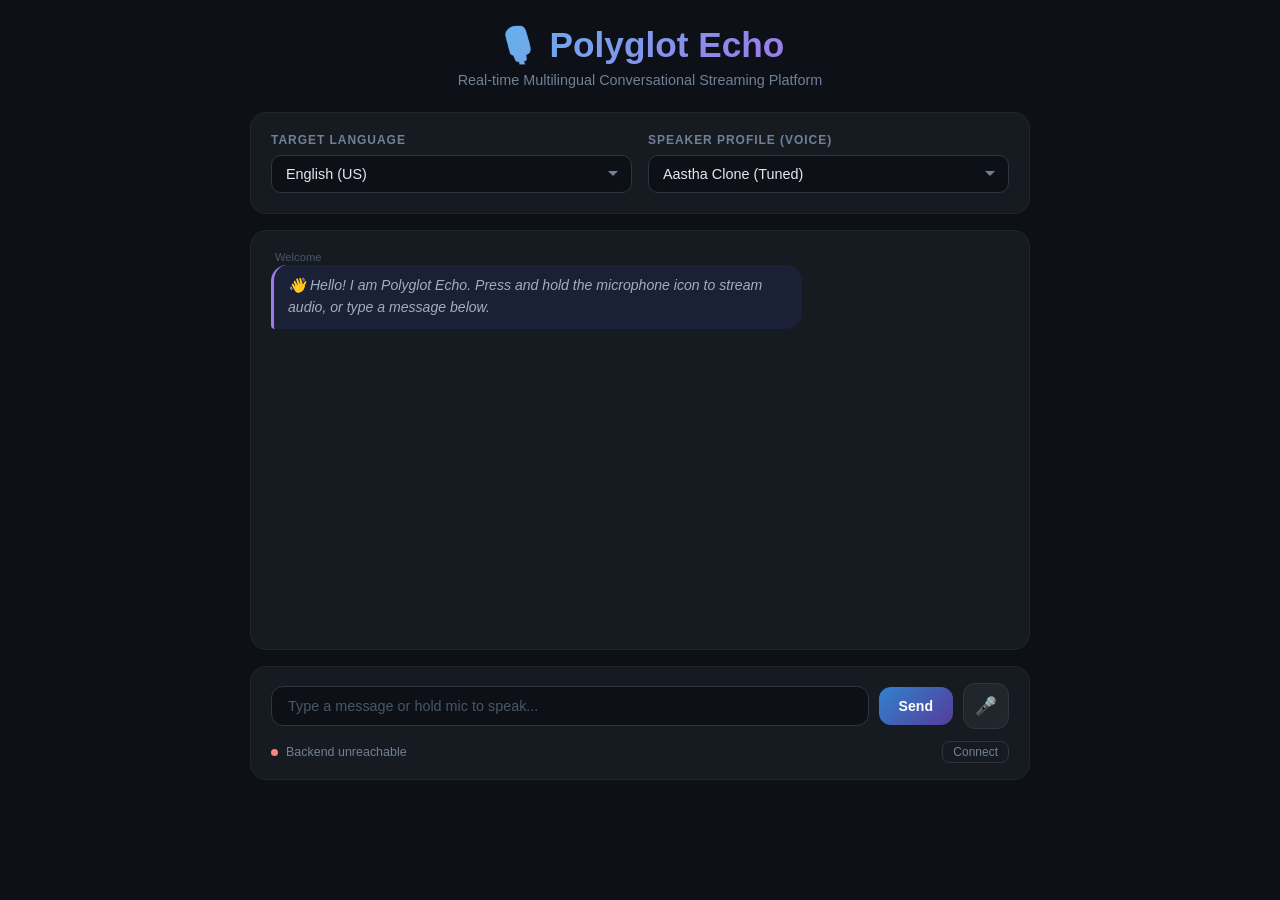
==== backend/static/index.html @ feebc6a0 "edit the main.py and add the folder static inside the index.html" ====
<!DOCTYPE html>
<html lang="en">

<head>
    <meta charset="UTF-8">
    <meta name="viewport" content="width=device-width, initial-scale=1.0">
    <title>Polyglot Echo</title>
    <style>
        *,
        *::before,
        *::after {
            box-sizing: border-box;
            margin: 0;
            padding: 0;
        }

        body {
            background: #0d1117;
            color: #e2e8f0;
            font-family: -apple-system, BlinkMacSystemFont, 'Segoe UI', Roboto, sans-serif;
            min-height: 100vh;
            display: flex;
            flex-direction: column;
            align-items: center;
            padding: 24px 16px;
        }

        h1 {
            font-size: 2.2rem;
            font-weight: 700;
            background: linear-gradient(135deg, #63b3ed, #9f7aea);
            -webkit-background-clip: text;
            -webkit-text-fill-color: transparent;
            background-clip: text;
            margin-bottom: 6px;
        }

        .subtitle {
            color: #718096;
            font-size: 0.9rem;
            margin-bottom: 24px;
        }

        .card {
            background: #161b22;
            border: 1px solid #21262d;
            border-radius: 16px;
            padding: 20px;
            width: 100%;
            max-width: 780px;
            margin-bottom: 16px;
        }

        .controls-row {
            display: grid;
            grid-template-columns: 1fr 1fr;
            gap: 16px;
        }

        .control-group label {
            display: block;
            font-size: 0.75rem;
            font-weight: 600;
            color: #718096;
            letter-spacing: 0.08em;
            text-transform: uppercase;
            margin-bottom: 8px;
        }

        select {
            width: 100%;
            background: #0d1117;
            color: #e2e8f0;
            border: 1px solid #30363d;
            border-radius: 10px;
            padding: 10px 14px;
            font-size: 0.9rem;
            cursor: pointer;
            appearance: none;
            background-image: url("data:image/svg+xml,%3Csvg xmlns='http://www.w3.org/2000/svg' width='12' height='12' viewBox='0 0 12 12'%3E%3Cpath fill='%23718096' d='M6 8L1 3h10z'/%3E%3C/svg%3E");
            background-repeat: no-repeat;
            background-position: right 12px center;
        }

        select:focus {
            outline: none;
            border-color: #63b3ed;
        }

        /* ── Chat area ─────────────────────────────────────────── */
        .chat-card {
            background: #161b22;
            border: 1px solid #21262d;
            border-radius: 16px;
            width: 100%;
            max-width: 780px;
            height: 420px;
            overflow-y: auto;
            padding: 20px;
            display: flex;
            flex-direction: column;
            gap: 12px;
            margin-bottom: 16px;
            scroll-behavior: smooth;
        }

        .chat-card::-webkit-scrollbar {
            width: 4px;
        }

        .chat-card::-webkit-scrollbar-track {
            background: transparent;
        }

        .chat-card::-webkit-scrollbar-thumb {
            background: #30363d;
            border-radius: 4px;
        }

        .msg-row {
            display: flex;
            flex-direction: column;
            gap: 2px;
        }

        .msg-row.user {
            align-items: flex-end;
        }

        .msg-row.ai {
            align-items: flex-start;
        }

        .msg-label {
            font-size: 0.7rem;
            color: #4a5568;
            padding: 0 4px;
        }

        .bubble {
            max-width: 72%;
            padding: 10px 14px;
            border-radius: 16px;
            font-size: 0.88rem;
            line-height: 1.55;
            word-break: break-word;
        }

        .bubble.user {
            background: #1e3a5f;
            color: #bee3f8;
            border-bottom-right-radius: 4px;
        }

        .bubble.ai {
            background: #1a2035;
            color: #e2e8f0;
            border-bottom-left-radius: 4px;
            border-left: 3px solid #63b3ed;
        }

        .bubble.error {
            background: #2d1515;
            color: #fc8181;
            border-bottom-left-radius: 4px;
            border-left: 3px solid #fc8181;
        }

        .bubble.system {
            background: #1a2035;
            color: #a0aec0;
            border-bottom-left-radius: 4px;
            border-left: 3px solid #9f7aea;
            font-style: italic;
        }

        .latency-row {
            display: flex;
            gap: 6px;
            flex-wrap: wrap;
            padding: 0 4px;
        }

        .latency-tag {
            background: #21262d;
            color: #718096;
            font-size: 0.68rem;
            padding: 2px 8px;
            border-radius: 20px;
        }

        /* ── Input area ────────────────────────────────────────── */
        .input-card {
            background: #161b22;
            border: 1px solid #21262d;
            border-radius: 16px;
            padding: 16px 20px;
            width: 100%;
            max-width: 780px;
            display: flex;
            flex-direction: column;
            gap: 12px;
        }

        .input-row {
            display: flex;
            gap: 10px;
            align-items: center;
        }

        input[type="text"] {
            flex: 1;
            background: #0d1117;
            color: #e2e8f0;
            border: 1px solid #30363d;
            border-radius: 12px;
            padding: 11px 16px;
            font-size: 0.9rem;
            outline: none;
            transition: border-color 0.2s;
        }

        input[type="text"]:focus {
            border-color: #63b3ed;
        }

        input[type="text"]::placeholder {
            color: #4a5568;
        }

        .btn {
            border: none;
            border-radius: 12px;
            padding: 11px 20px;
            font-size: 0.88rem;
            font-weight: 600;
            cursor: pointer;
            transition: all 0.15s;
            white-space: nowrap;
        }

        .btn-primary {
            background: linear-gradient(135deg, #3182ce, #553c9a);
            color: white;
        }

        .btn-primary:hover {
            opacity: 0.88;
            transform: translateY(-1px);
        }

        .btn-mic {
            background: #21262d;
            color: #e2e8f0;
            border: 1px solid #30363d;
            width: 46px;
            height: 46px;
            padding: 0;
            border-radius: 12px;
            font-size: 1.1rem;
            display: flex;
            align-items: center;
            justify-content: center;
        }

        .btn-mic.recording {
            background: #9b2335;
            border-color: #fc8181;
            animation: pulse-red 1s infinite;
        }

        @keyframes pulse-red {

            0%,
            100% {
                box-shadow: 0 0 0 0 rgba(252, 129, 129, 0.4);
            }

            50% {
                box-shadow: 0 0 0 8px rgba(252, 129, 129, 0);
            }
        }

        /* ── Status bar ────────────────────────────────────────── */
        .status-bar {
            display: flex;
            align-items: center;
            gap: 8px;
            font-size: 0.78rem;
            color: #718096;
        }

        .status-dot {
            width: 7px;
            height: 7px;
            border-radius: 50%;
            background: #4a5568;
            transition: background 0.3s;
        }

        .status-dot.green {
            background: #48bb78;
        }

        .status-dot.red {
            background: #fc8181;
        }

        .status-dot.yellow {
            background: #f6ad55;
            animation: pulse-y 1s infinite;
        }

        @keyframes pulse-y {

            0%,
            100% {
                opacity: 1;
            }

            50% {
                opacity: 0.3;
            }
        }

        /* ── Canvas waveform ───────────────────────────────────── */
        canvas {
            width: 100%;
            height: 36px;
            border-radius: 8px;
            background: #0d1117;
            display: none;
        }

        canvas.visible {
            display: block;
        }

        /* ── Responsive ────────────────────────────────────────── */
        @media (max-width: 520px) {
            .controls-row {
                grid-template-columns: 1fr;
            }

            .bubble {
                max-width: 90%;
            }
        }
    </style>
</head>

<body>

    <h1>🎙️ Polyglot Echo</h1>
    <p class="subtitle">Real-time Multilingual Conversational Streaming Platform</p>

    <!-- Controls -->
    <div class="card">
        <div class="controls-row">
            <div class="control-group">
                <label>Target Language</label>
                <select id="langSelect">
                    <option value="en">English (US)</option>
                    <option value="hi">Hindi (हिन्दी)</option>
                    <option value="es">Spanish (Español)</option>
                    <option value="fr">French (Français)</option>
                    <option value="de">German (Deutsch)</option>
                    <option value="pt">Portuguese (Português)</option>
                    <option value="ru">Russian (Русский)</option>
                    <option value="ar">Arabic (العربية)</option>
                    <option value="zh">Chinese (中文)</option>
                    <option value="ja">Japanese (日本語)</option>
                    <option value="ko">Korean (한국어)</option>
                </select>
            </div>
            <div class="control-group">
                <label>Speaker Profile (Voice)</label>
                <select id="profileSelect">
                    <option value="aastha">Aastha Clone (Tuned)</option>
                </select>
            </div>
        </div>
    </div>

    <!-- Chat -->
    <div class="chat-card" id="chatArea"></div>

    <!-- Input -->
    <div class="input-card">
        <canvas id="waveCanvas" width="740" height="36"></canvas>

        <div class="input-row">
            <input type="text" id="textInput" placeholder="Type a message or hold mic to speak..."
                onkeydown="if(event.key==='Enter')sendText()" />
            <button class="btn btn-primary" onclick="sendText()">Send</button>
            <button class="btn btn-mic" id="micBtn" onmousedown="startRec()" onmouseup="stopRec()"
                ontouchstart="startRec(event)" ontouchend="stopRec()">🎤</button>
        </div>

        <div class="status-bar">
            <div class="status-dot" id="statusDot"></div>
            <span id="statusText">Initializing...</span>
            <span style="margin-left:auto;">
                <button onclick="connectWS()" id="connectBtn" style="background:none;border:1px solid #30363d;color:#718096;
                     border-radius:8px;padding:3px 10px;font-size:0.75rem;cursor:pointer;">
                    Connect
                </button>
            </span>
        </div>
    </div>

    <script>
        // ── Config ──────────────────────────────────────────────────
        const BACKEND = {
            http: 'https://polyglot-echo-production.up.railway.app',
            ws: 'wss://polyglot-echo-production.up.railway.app'
        };

        // ── State ───────────────────────────────────────────────────
        let ws = null;
        let mediaRecorder = null;
        let audioCtx = null;
        let analyser = null;
        let animFrame = null;
        let audioQueue = [];
        let isPlaying = false;
        let isRecording = false;
        let sessionId = crypto.randomUUID();

        const chatArea = document.getElementById('chatArea');
        const statusDot = document.getElementById('statusDot');
        const statusText = document.getElementById('statusText');
        const micBtn = document.getElementById('micBtn');
        const canvas = document.getElementById('waveCanvas');
        const ctx2d = canvas.getContext('2d');

        // ── Boot ────────────────────────────────────────────────────
        window.addEventListener('load', async () => {
            addMsg('system', '👋 Hello! I am Polyglot Echo. Press and hold the microphone icon to stream audio, or type a message below.', 'Welcome');
            await checkHealth();
        });

        async function checkHealth() {
            try {
                const r = await fetch(`${BACKEND.http}/health`, { cache: 'no-store' });
                if (r.ok) {
                    const d = await r.json();
                    setStatus('green', `Backend ready · AI: ${d.colab_ai}`);
                } else {
                    setStatus('red', 'Backend error');
                }
            } catch (e) {
                setStatus('red', 'Backend unreachable');
                console.error('[Health]', e);
            }
        }

        // ── WebSocket ───────────────────────────────────────────────
        function connectWS() {
            const lang = document.getElementById('langSelect').value;
            const profile = document.getElementById('profileSelect').value;
            const url = `${BACKEND.ws}/ws/stream-audio?target_lang=${lang}&speaker_profile=${profile}&session_id=${sessionId}`;

            console.log('[WS] Connecting to', url);

            ws = new WebSocket(url);
            ws.binaryType = 'arraybuffer';

            ws.onopen = () => {
                console.log('[WS] Connected');
                setStatus('green', 'Connected · ready to stream');
                document.getElementById('connectBtn').textContent = '✓ Connected';
            };

            ws.onclose = () => {
                console.log('[WS] Disconnected');
                setStatus('red', 'Disconnected');
                document.getElementById('connectBtn').textContent = 'Reconnect';
            };

            ws.onerror = (e) => {
                console.error('[WS] Error', e);
                setStatus('red', 'WebSocket error');
            };

            ws.onmessage = onWsMessage;
        }

        // ── WS Message Handler ──────────────────────────────────────
        let currentAiBubble = null;
        let currentAiText = '';
        let latencies = {};

        function onWsMessage(event) {
            // Binary data = audio chunk
            if (event.data instanceof ArrayBuffer) {
                audioQueue.push(event.data);
                playNext();
                return;
            }

            // Text message = JSON control message
            try {
                const msg = JSON.parse(event.data);
                console.log('[WS] Message:', msg.type);

                if (msg.type === 'transcript') {
                    addMsg('user', '🎤 ' + msg.text, `${msg.language} · ${msg.latency_ms}ms`);
                    currentAiBubble = null;
                    currentAiText = '';
                }
                else if (msg.type === 'llm_chunk') {
                    currentAiText += (currentAiText ? ' ' : '') + msg.text;
                    if (!currentAiBubble) {
                        currentAiBubble = addMsg('ai', '🔊 ' + currentAiText);
                    } else {
                        currentAiBubble.querySelector('.bubble-text').textContent = '🔊 ' + currentAiText;
                    }
                }
                else if (msg.type === 'response_done') {
                    console.log('[WS] Response complete:', msg.full_text);
                    setStatus('yellow', 'Receiving audio...');
                }
                else if (msg.type === 'audio_chunk_start') {
                    console.log('[WS] Audio streaming:', msg.tts_ms + 'ms');
                }
                else if (msg.type === 'error') {
                    addMsg('error', '❌ ' + msg.message, 'Error');
                }
            } catch (e) {
                console.error('[WS] Parse error:', e);
            }
        }

        // ── Text Send ───────────────────────────────────────────────
        async function sendText() {
            const input = document.getElementById('textInput');
            const text = input.value.trim();
            if (!text) return;

            input.value = '';
            addMsg('user', '✏️ ' + text, 'Text Input');
            setStatus('yellow', 'Processing text...');

            try {
                const resp = await fetch(`${BACKEND.http}/api/process-text`, {
                    method: 'POST',
                    headers: {
                        'Content-Type': 'application/json',
                        'X-Session-Id': sessionId
                    },
                    body: JSON.stringify({
                        text,
                        target_lang: document.getElementById('langSelect').value,
                        speaker_profile: document.getElementById('profileSelect').value
                    })
                });

                if (!resp.ok) {
                    const err = await resp.text();
                    addMsg('error', `❌ Error ${resp.status}`, 'Error');
                    setStatus('red', 'Error');
                    console.error('[REST] Error response:', err);
                    return;
                }

                const aiText = resp.headers.get('X-Response-Text') || '';
                const llmMs = resp.headers.get('X-LLM-MS') || '?';
                const ttsMs = resp.headers.get('X-TTS-MS') || '?';
                const totalMs = resp.headers.get('X-Latency-Total-MS') || '?';

                const bubble = addMsg('ai', '🔊 ' + aiText, '', {
                    llm: llmMs,
                    tts: ttsMs,
                    total: totalMs
                });

                const blob = await resp.blob();
                const arrayBuf = await blob.arrayBuffer();
                audioQueue.push(arrayBuf);
                playNext();

                setStatus('green', 'Connected · ready');
            } catch (e) {
                addMsg('error', '❌ Connection failed: ' + e.message, 'Error');
                setStatus('red', 'Connection error');
                console.error('[REST] Error:', e);
            }
        }

        // ── Audio Playback ──────────────────────────────────────────
        async function playNext() {
            if (isPlaying || audioQueue.length === 0) return;
            isPlaying = true;

            const chunk = audioQueue.shift();
            try {
                if (!audioCtx) {
                    audioCtx = new (window.AudioContext || window.webkitAudioContext)();
                }
                if (audioCtx.state === 'suspended') {
                    await audioCtx.resume();
                }

                const decoded = await audioCtx.decodeAudioData(chunk.slice(0));
                const src = audioCtx.createBufferSource();
                src.buffer = decoded;
                src.connect(audioCtx.destination);
                src.onended = () => {
                    isPlaying = false;
                    playNext();
                };
                src.start(0);
            } catch (e) {
                console.warn('[Audio] Decode error:', e);
                isPlaying = false;
                playNext();
            }
        }

        // ── Mic Recording ───────────────────────────────────────────
        async function startRec(e) {
            if (e) e.preventDefault();
            if (!ws || ws.readyState !== WebSocket.OPEN) {
                addMsg('error', '⚠️ Connect WebSocket first (click "Connect")', 'Error');
                return;
            }
            if (isRecording) return;

            isRecording = true;
            micBtn.classList.add('recording');
            setStatus('yellow', 'Recording...');
            canvas.classList.add('visible');

            try {
                const stream = await navigator.mediaDevices.getUserMedia({
                    audio: {
                        sampleRate: 16000,
                        channelCount: 1,
                        echoCancellation: true,
                        noiseSuppression: true
                    }
                });

                if (!audioCtx) {
                    audioCtx = new (window.AudioContext || window.webkitAudioContext)({ sampleRate: 16000 });
                }
                const src = audioCtx.createMediaStreamSource(stream);
                analyser = audioCtx.createAnalyser();
                analyser.fftSize = 256;
                src.connect(analyser);
                drawWave();

                mediaRecorder = new MediaRecorder(stream, {
                    mimeType: 'audio/webm;codecs=opus',
                    audioBitsPerSecond: 16000
                });

                mediaRecorder.ondataavailable = (e) => {
                    if (e.data.size > 0 && ws && ws.readyState === WebSocket.OPEN) {
                        ws.send(e.data);
                    }
                };

                mediaRecorder.start(100);
            } catch (e) {
                console.error('[Mic] Error:', e);
                addMsg('error', '❌ Microphone error: ' + e.message, 'Error');
                isRecording = false;
                micBtn.classList.remove('recording');
            }
        }

        function stopRec() {
            if (!isRecording) return;
            isRecording = false;

            micBtn.classList.remove('recording');
            canvas.classList.remove('visible');
            cancelAnimationFrame(animFrame);
            clearCanvas();
            setStatus('yellow', 'Processing audio...');

            if (mediaRecorder && mediaRecorder.state !== 'inactive') {
                mediaRecorder.stop();
                mediaRecorder.stream.getTracks().forEach(t => t.stop());
            }
        }

        // ── Chat Helpers ────────────────────────────────────────────
        function addMsg(role, text, label = '', latency = null) {
            const row = document.createElement('div');
            row.className = `msg-row ${role}`;

            if (label) {
                const lbl = document.createElement('span');
                lbl.className = 'msg-label';
                lbl.textContent = label;
                row.appendChild(lbl);
            }

            const bub = document.createElement('div');
            bub.className = `bubble ${role}`;

            const txt = document.createElement('span');
            txt.className = 'bubble-text';
            txt.textContent = text;
            bub.appendChild(txt);
            row.appendChild(bub);

            if (latency && (latency.llm || latency.tts || latency.total)) {
                const latRow = document.createElement('div');
                latRow.className = 'latency-row';
                if (latency.llm) latRow.innerHTML += `<span class="latency-tag">🧠 ${latency.llm}ms</span>`;
                if (latency.tts) latRow.innerHTML += `<span class="latency-tag">🔊 ${latency.tts}ms</span>`;
                if (latency.total) latRow.innerHTML += `<span class="latency-tag">⚡ ${latency.total}ms</span>`;
                row.appendChild(latRow);
            }

            chatArea.appendChild(row);
            chatArea.scrollTop = chatArea.scrollHeight;
            return row;
        }

        // ── Waveform ────────────────────────────────────────────────
        function drawWave() {
            animFrame = requestAnimationFrame(drawWave);
            if (!analyser) return;

            const data = new Uint8Array(analyser.frequencyBinCount);
            analyser.getByteTimeDomainData(data);

            ctx2d.fillStyle = '#0d1117';
            ctx2d.fillRect(0, 0, canvas.width, canvas.height);

            ctx2d.strokeStyle = '#48bb78';
            ctx2d.lineWidth = 2;
            ctx2d.beginPath();

            const sliceW = canvas.width / data.length;
            let x = 0;

            data.forEach((v, i) => {
                const y = (v / 128) * (canvas.height / 2);
                i === 0 ? ctx2d.moveTo(x, y) : ctx2d.lineTo(x, y);
                x += sliceW;
            });

            ctx2d.stroke();
        }

        function clearCanvas() {
            ctx2d.fillStyle = '#0d1117';
            ctx2d.fillRect(0, 0, canvas.width, canvas.height);
        }

        // ── Status Helper ───────────────────────────────────────────
        function setStatus(color, text) {
            statusDot.className = `status-dot ${color}`;
            statusText.textContent = text;
        }
    </script>
</body>

</html>
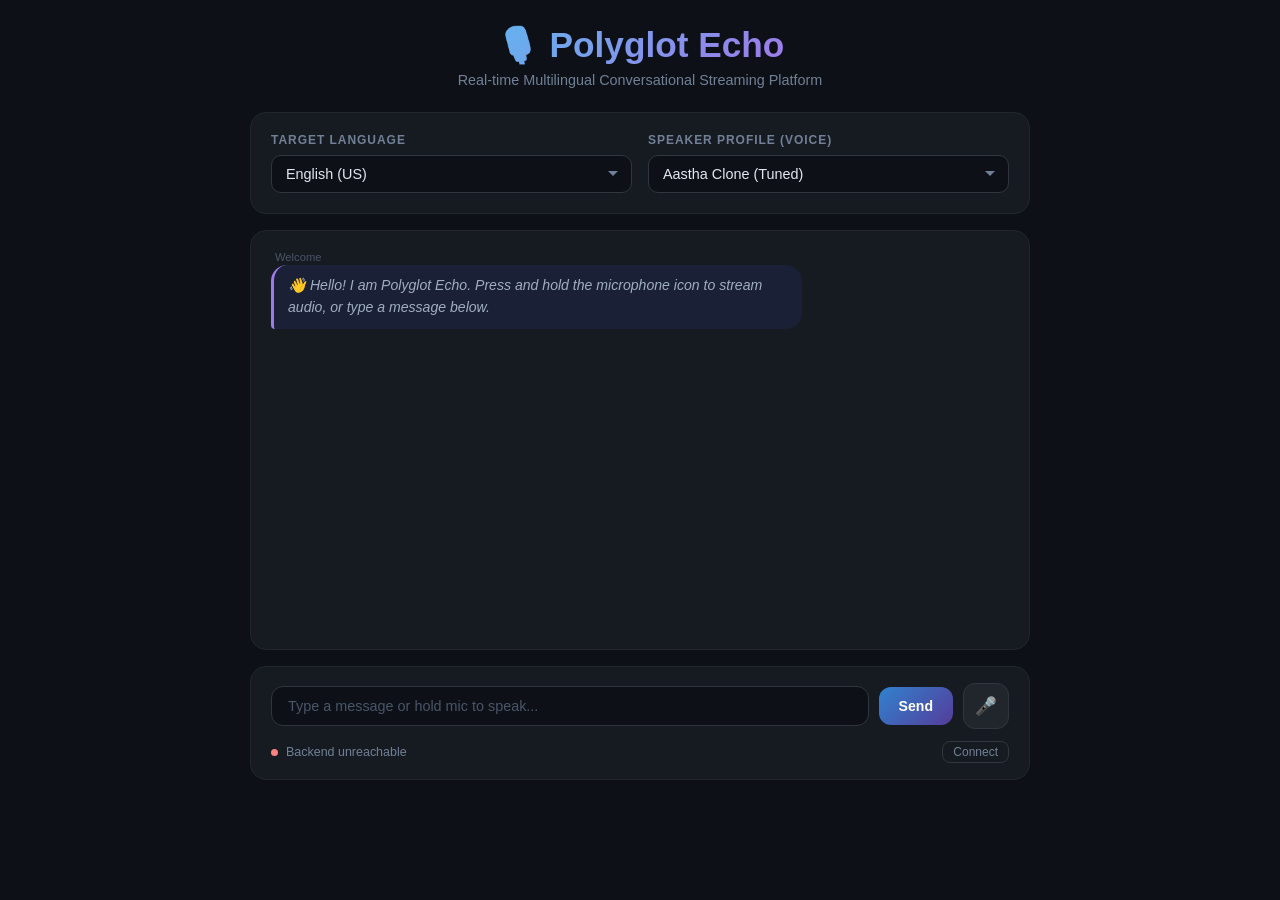
==== commit 4f2c1ab6: "Final production: update frontend URLs and remove .env" ====
--- a/backend/static/index.html
+++ b/backend/static/index.html
@@ -412,8 +412,8 @@
     <script>
         // ── Config ──────────────────────────────────────────────────
         const BACKEND = {
-            http: 'https://polyglot-echo-production.up.railway.app',
-            ws: 'wss://polyglot-echo-production.up.railway.app'
+            http: 'https://aaasthasss-polyglot-echo-ai.hf.space',
+            ws: 'https://aaasthasss-polyglot-echo-ai.hf.space'
         };
 
         // ── State ───────────────────────────────────────────────────
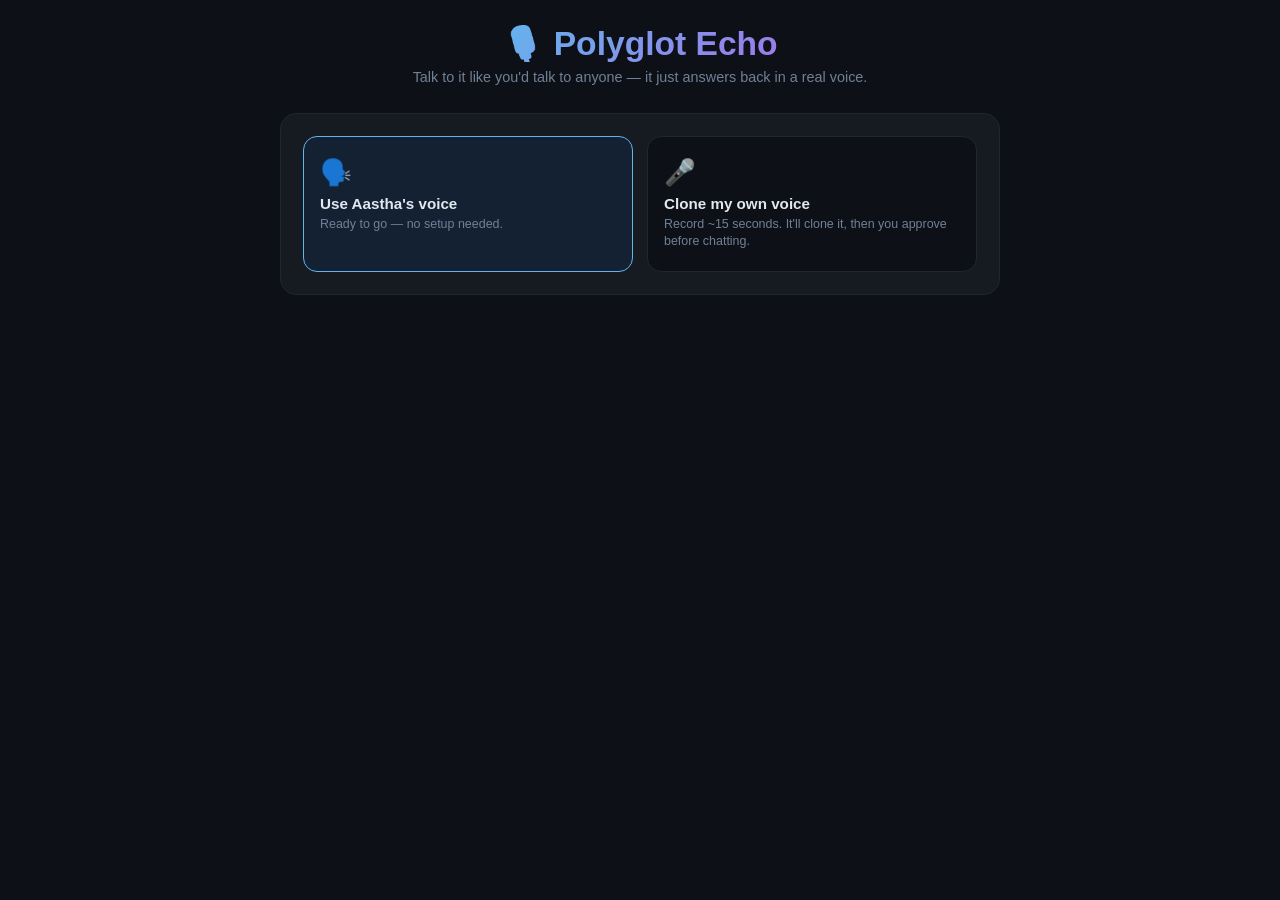
==== commit e1aabc85: "Changes the file to clear the bugs" ====
--- a/backend/static/index.html
+++ b/backend/static/index.html
@@ -6,29 +6,44 @@
     <meta name="viewport" content="width=device-width, initial-scale=1.0">
     <title>Polyglot Echo</title>
     <style>
+        :root {
+            --bg: #0d1117;
+            --panel: #161b22;
+            --border: #21262d;
+            --border-soft: #262c36;
+            --text: #e2e8f0;
+            --muted: #718096;
+            --muted-2: #4a5568;
+            --accent-a: #63b3ed;
+            --accent-b: #9f7aea;
+            --ok: #48bb78;
+            --warn: #f6ad55;
+            --err: #fc8181;
+        }
+
         *,
         *::before,
         *::after {
             box-sizing: border-box;
             margin: 0;
-            padding: 0;
+            padding: 0
         }
 
         body {
-            background: #0d1117;
-            color: #e2e8f0;
+            background: var(--bg);
+            color: var(--text);
             font-family: -apple-system, BlinkMacSystemFont, 'Segoe UI', Roboto, sans-serif;
             min-height: 100vh;
             display: flex;
             flex-direction: column;
             align-items: center;
-            padding: 24px 16px;
+            padding: 24px 16px 40px;
         }
 
         h1 {
-            font-size: 2.2rem;
+            font-size: 2.1rem;
             font-weight: 700;
-            background: linear-gradient(135deg, #63b3ed, #9f7aea);
+            background: linear-gradient(135deg, var(--accent-a), var(--accent-b));
             -webkit-background-clip: text;
             -webkit-text-fill-color: transparent;
             background-clip: text;
@@ -36,65 +51,175 @@
         }
 
         .subtitle {
-            color: #718096;
-            font-size: 0.9rem;
-            margin-bottom: 24px;
+            color: var(--muted);
+            font-size: .9rem;
+            margin-bottom: 28px;
+            text-align: center
         }
 
         .card {
-            background: #161b22;
-            border: 1px solid #21262d;
+            background: var(--panel);
+            border: 1px solid var(--border);
             border-radius: 16px;
-            padding: 20px;
+            padding: 22px;
             width: 100%;
-            max-width: 780px;
+            max-width: 720px;
             margin-bottom: 16px;
         }
 
-        .controls-row {
+        /* ── Mode picker ─────────────────────────────────────────── */
+        .mode-grid {
             display: grid;
             grid-template-columns: 1fr 1fr;
+            gap: 14px
+        }
+
+        .mode-btn {
+            background: var(--bg);
+            border: 1px solid var(--border);
+            border-radius: 14px;
+            padding: 20px 16px;
+            text-align: left;
+            cursor: pointer;
+            color: var(--text);
+            transition: border-color .15s, transform .1s;
+        }
+
+        .mode-btn:hover {
+            border-color: var(--accent-a);
+            transform: translateY(-1px)
+        }
+
+        .mode-btn.active {
+            border-color: var(--accent-a);
+            background: #132133
+        }
+
+        .mode-btn .icon {
+            font-size: 1.6rem;
+            margin-bottom: 8px;
+            display: block
+        }
+
+        .mode-btn .title {
+            font-weight: 600;
+            font-size: .95rem;
+            margin-bottom: 4px
+        }
+
+        .mode-btn .desc {
+            font-size: .78rem;
+            color: var(--muted);
+            line-height: 1.4
+        }
+
+        /* ── Enrollment flow ─────────────────────────────────────── */
+        .enroll-step {
+            display: flex;
+            flex-direction: column;
+            align-items: center;
             gap: 16px;
-        }
-
-        .control-group label {
-            display: block;
-            font-size: 0.75rem;
-            font-weight: 600;
-            color: #718096;
-            letter-spacing: 0.08em;
+            padding: 12px 0
+        }
+
+        .step-label {
+            font-size: .72rem;
+            letter-spacing: .08em;
             text-transform: uppercase;
-            margin-bottom: 8px;
-        }
-
-        select {
-            width: 100%;
-            background: #0d1117;
-            color: #e2e8f0;
-            border: 1px solid #30363d;
-            border-radius: 10px;
-            padding: 10px 14px;
-            font-size: 0.9rem;
+            color: var(--muted)
+        }
+
+        .record-circle {
+            width: 88px;
+            height: 88px;
+            border-radius: 50%;
+            border: 2px solid var(--border-soft);
+            background: var(--bg);
+            display: flex;
+            align-items: center;
+            justify-content: center;
+            font-size: 2rem;
             cursor: pointer;
-            appearance: none;
-            background-image: url("data:image/svg+xml,%3Csvg xmlns='http://www.w3.org/2000/svg' width='12' height='12' viewBox='0 0 12 12'%3E%3Cpath fill='%23718096' d='M6 8L1 3h10z'/%3E%3C/svg%3E");
-            background-repeat: no-repeat;
-            background-position: right 12px center;
-        }
-
-        select:focus {
-            outline: none;
-            border-color: #63b3ed;
-        }
-
-        /* ── Chat area ─────────────────────────────────────────── */
+            transition: all .15s;
+            color: var(--text);
+        }
+
+        .record-circle:hover {
+            border-color: var(--accent-a)
+        }
+
+        .record-circle.recording {
+            border-color: var(--err);
+            animation: pulse-red 1.1s infinite;
+        }
+
+        @keyframes pulse-red {
+
+            0%,
+            100% {
+                box-shadow: 0 0 0 0 rgba(252, 129, 129, .35)
+            }
+
+            50% {
+                box-shadow: 0 0 0 10px rgba(252, 129, 129, 0)
+            }
+        }
+
+        .rec-timer {
+            font-size: .85rem;
+            color: var(--muted);
+            font-variant-numeric: tabular-nums
+        }
+
+        .rec-hint {
+            font-size: .82rem;
+            color: var(--muted);
+            text-align: center;
+            max-width: 420px;
+            line-height: 1.5
+        }
+
+        .spinner {
+            width: 22px;
+            height: 22px;
+            border-radius: 50%;
+            border: 3px solid var(--border-soft);
+            border-top-color: var(--accent-a);
+            animation: spin .8s linear infinite;
+        }
+
+        @keyframes spin {
+            to {
+                transform: rotate(360deg)
+            }
+        }
+
+        .preview-row {
+            display: flex;
+            gap: 10px;
+            flex-wrap: wrap;
+            justify-content: center
+        }
+
+        .transcript-preview {
+            font-size: .85rem;
+            color: var(--muted);
+            font-style: italic;
+            text-align: center;
+            max-width: 460px;
+            border-left: 3px solid var(--accent-b);
+            padding: 8px 12px;
+            background: #12172200;
+        }
+
+        /* ── Chat area ───────────────────────────────────────────── */
         .chat-card {
-            background: #161b22;
-            border: 1px solid #21262d;
+            background: var(--panel);
+            border: 1px solid var(--border);
             border-radius: 16px;
             width: 100%;
-            max-width: 780px;
-            height: 420px;
+            max-width: 720px;
+            height: 400px;
             overflow-y: auto;
             padding: 20px;
             display: flex;
@@ -105,98 +230,92 @@
         }
 
         .chat-card::-webkit-scrollbar {
-            width: 4px;
-        }
-
-        .chat-card::-webkit-scrollbar-track {
-            background: transparent;
+            width: 4px
         }
 
         .chat-card::-webkit-scrollbar-thumb {
-            background: #30363d;
-            border-radius: 4px;
+            background: var(--border-soft);
+            border-radius: 4px
         }
 
         .msg-row {
             display: flex;
             flex-direction: column;
-            gap: 2px;
+            gap: 2px
         }
 
         .msg-row.user {
-            align-items: flex-end;
+            align-items: flex-end
         }
 
         .msg-row.ai {
-            align-items: flex-start;
+            align-items: flex-start
         }
 
         .msg-label {
-            font-size: 0.7rem;
-            color: #4a5568;
-            padding: 0 4px;
+            font-size: .7rem;
+            color: var(--muted-2);
+            padding: 0 4px
         }
 
         .bubble {
-            max-width: 72%;
+            max-width: 75%;
             padding: 10px 14px;
             border-radius: 16px;
-            font-size: 0.88rem;
+            font-size: .88rem;
             line-height: 1.55;
-            word-break: break-word;
+            word-break: break-word
         }
 
         .bubble.user {
             background: #1e3a5f;
             color: #bee3f8;
-            border-bottom-right-radius: 4px;
+            border-bottom-right-radius: 4px
         }
 
         .bubble.ai {
             background: #1a2035;
-            color: #e2e8f0;
             border-bottom-left-radius: 4px;
-            border-left: 3px solid #63b3ed;
+            border-left: 3px solid var(--accent-a)
         }
 
         .bubble.error {
             background: #2d1515;
-            color: #fc8181;
+            color: var(--err);
             border-bottom-left-radius: 4px;
-            border-left: 3px solid #fc8181;
+            border-left: 3px solid var(--err)
         }
 
         .bubble.system {
             background: #1a2035;
             color: #a0aec0;
-            border-bottom-left-radius: 4px;
-            border-left: 3px solid #9f7aea;
-            font-style: italic;
+            border-left: 3px solid var(--accent-b);
+            font-style: italic
         }
 
         .latency-row {
             display: flex;
             gap: 6px;
             flex-wrap: wrap;
-            padding: 0 4px;
+            padding: 0 4px
         }
 
         .latency-tag {
-            background: #21262d;
-            color: #718096;
-            font-size: 0.68rem;
+            background: var(--border);
+            color: var(--muted);
+            font-size: .68rem;
             padding: 2px 8px;
-            border-radius: 20px;
-        }
-
-        /* ── Input area ────────────────────────────────────────── */
+            border-radius: 20px
+        }
+
+        /* ── Input area ──────────────────────────────────────────── */
         .input-card {
-            background: #161b22;
-            border: 1px solid #21262d;
+            background: var(--panel);
+            border: 1px solid var(--border);
             border-radius: 16px;
             padding: 16px 20px;
             width: 100%;
-            max-width: 780px;
+            max-width: 720px;
             display: flex;
             flex-direction: column;
             gap: 12px;
@@ -205,54 +324,70 @@
         .input-row {
             display: flex;
             gap: 10px;
-            align-items: center;
+            align-items: center
         }
 
         input[type="text"] {
             flex: 1;
-            background: #0d1117;
-            color: #e2e8f0;
-            border: 1px solid #30363d;
+            background: var(--bg);
+            color: var(--text);
+            border: 1px solid var(--border-soft);
             border-radius: 12px;
             padding: 11px 16px;
-            font-size: 0.9rem;
+            font-size: .9rem;
             outline: none;
-            transition: border-color 0.2s;
+            transition: border-color .2s;
         }
 
         input[type="text"]:focus {
-            border-color: #63b3ed;
+            border-color: var(--accent-a)
         }
 
         input[type="text"]::placeholder {
-            color: #4a5568;
+            color: var(--muted-2)
         }
 
         .btn {
             border: none;
             border-radius: 12px;
             padding: 11px 20px;
-            font-size: 0.88rem;
+            font-size: .88rem;
             font-weight: 600;
             cursor: pointer;
-            transition: all 0.15s;
-            white-space: nowrap;
+            transition: all .15s;
+            white-space: nowrap
         }
 
         .btn-primary {
             background: linear-gradient(135deg, #3182ce, #553c9a);
-            color: white;
+            color: #fff
         }
 
         .btn-primary:hover {
-            opacity: 0.88;
-            transform: translateY(-1px);
+            opacity: .88;
+            transform: translateY(-1px)
+        }
+
+        .btn-ghost {
+            background: transparent;
+            border: 1px solid var(--border-soft);
+            color: var(--text)
+        }
+
+        .btn-ghost:hover {
+            border-color: var(--accent-a)
+        }
+
+        .btn:disabled {
+            opacity: .5;
+            cursor: not-allowed;
+            transform: none
         }
 
         .btn-mic {
-            background: #21262d;
-            color: #e2e8f0;
-            border: 1px solid #30363d;
+            background: var(--border);
+            color: var(--text);
+            border: 1px solid var(--border-soft);
             width: 46px;
             height: 46px;
             padding: 0;
@@ -265,85 +400,80 @@
 
         .btn-mic.recording {
             background: #9b2335;
-            border-color: #fc8181;
-            animation: pulse-red 1s infinite;
-        }
-
-        @keyframes pulse-red {
-
-            0%,
-            100% {
-                box-shadow: 0 0 0 0 rgba(252, 129, 129, 0.4);
-            }
-
-            50% {
-                box-shadow: 0 0 0 8px rgba(252, 129, 129, 0);
-            }
-        }
-
-        /* ── Status bar ────────────────────────────────────────── */
+            border-color: var(--err);
+            animation: pulse-red 1s infinite
+        }
+
         .status-bar {
             display: flex;
             align-items: center;
             gap: 8px;
-            font-size: 0.78rem;
-            color: #718096;
+            font-size: .78rem;
+            color: var(--muted)
         }
 
         .status-dot {
             width: 7px;
             height: 7px;
             border-radius: 50%;
-            background: #4a5568;
-            transition: background 0.3s;
+            background: var(--muted-2);
+            transition: background .3s
         }
 
         .status-dot.green {
-            background: #48bb78;
+            background: var(--ok)
         }
 
         .status-dot.red {
-            background: #fc8181;
+            background: var(--err)
         }
 
         .status-dot.yellow {
-            background: #f6ad55;
-            animation: pulse-y 1s infinite;
+            background: var(--warn);
+            animation: pulse-y 1s infinite
         }
 
         @keyframes pulse-y {
 
             0%,
             100% {
-                opacity: 1;
+                opacity: 1
             }
 
             50% {
-                opacity: 0.3;
-            }
-        }
-
-        /* ── Canvas waveform ───────────────────────────────────── */
-        canvas {
-            width: 100%;
-            height: 36px;
-            border-radius: 8px;
-            background: #0d1117;
-            display: none;
-        }
-
-        canvas.visible {
-            display: block;
-        }
-
-        /* ── Responsive ────────────────────────────────────────── */
-        @media (max-width: 520px) {
-            .controls-row {
-                grid-template-columns: 1fr;
+                opacity: .3
+            }
+        }
+
+        .profile-chip {
+            font-size: .72rem;
+            padding: 3px 10px;
+            border-radius: 20px;
+            background: var(--border);
+            color: var(--muted);
+            margin-left: auto;
+        }
+
+        .link-btn {
+            background: none;
+            border: none;
+            color: var(--accent-a);
+            font-size: .8rem;
+            cursor: pointer;
+            text-decoration: underline
+        }
+
+        .hidden {
+            display: none !important
+        }
+
+        @media (max-width:520px) {
+            .mode-grid {
+                grid-template-columns: 1fr
             }
 
             .bubble {
-                max-width: 90%;
+                max-width: 90%
             }
         }
     </style>
@@ -352,215 +482,269 @@
 <body>
 
     <h1>🎙️ Polyglot Echo</h1>
-    <p class="subtitle">Real-time Multilingual Conversational Streaming Platform</p>
-
-    <!-- Controls -->
-    <div class="card">
-        <div class="controls-row">
-            <div class="control-group">
-                <label>Target Language</label>
-                <select id="langSelect">
-                    <option value="en">English (US)</option>
-                    <option value="hi">Hindi (हिन्दी)</option>
-                    <option value="es">Spanish (Español)</option>
-                    <option value="fr">French (Français)</option>
-                    <option value="de">German (Deutsch)</option>
-                    <option value="pt">Portuguese (Português)</option>
-                    <option value="ru">Russian (Русский)</option>
-                    <option value="ar">Arabic (العربية)</option>
-                    <option value="zh">Chinese (中文)</option>
-                    <option value="ja">Japanese (日本語)</option>
-                    <option value="ko">Korean (한국어)</option>
-                </select>
+    <p class="subtitle">Talk to it like you'd talk to anyone — it just answers back in a real voice.</p>
+
+    <!-- STEP 1: Mode selection -->
+    <div class="card" id="modeCard">
+        <div class="mode-grid">
+            <div class="mode-btn active" id="btnAastha" onclick="selectMode('aastha')">
+                <span class="icon">🗣️</span>
+                <div class="title">Use Aastha's voice</div>
+                <div class="desc">Ready to go — no setup needed.</div>
             </div>
-            <div class="control-group">
-                <label>Speaker Profile (Voice)</label>
-                <select id="profileSelect">
-                    <option value="aastha">Aastha Clone (Tuned)</option>
-                </select>
+            <div class="mode-btn" id="btnGuest" onclick="selectMode('guest')">
+                <span class="icon">🎤</span>
+                <div class="title">Clone my own voice</div>
+                <div class="desc">Record ~15 seconds. It'll clone it, then you approve before chatting.</div>
             </div>
         </div>
     </div>
 
-    <!-- Chat -->
-    <div class="chat-card" id="chatArea"></div>
-
-    <!-- Input -->
-    <div class="input-card">
-        <canvas id="waveCanvas" width="740" height="36"></canvas>
-
+    <!-- STEP 2: Enrollment (only shown for guest mode, until approved) -->
+    <div class="card hidden" id="enrollCard">
+
+        <div class="enroll-step" id="enrollRecordStep">
+            <div class="step-label">Step 1 — Record your voice</div>
+            <div class="record-circle" id="recordCircle" onclick="toggleEnrollRecording()">🎤</div>
+            <div class="rec-timer" id="recTimer">0:00</div>
+            <div class="rec-hint">Speak naturally for 10–15 seconds — read a sentence, describe your day, anything with
+                a few full sentences works best. Tap to start, tap again to stop.</div>
+        </div>
+
+        <div class="enroll-step hidden" id="enrollCloningStep">
+            <div class="step-label">Step 2 — Cloning your voice</div>
+            <div class="spinner"></div>
+            <div class="rec-hint">This takes a little while on real hardware — it's actually generating a preview line
+                in your voice right now, not a fake wait.</div>
+        </div>
+
+        <div class="enroll-step hidden" id="enrollApproveStep">
+            <div class="step-label">Step 3 — Does this sound like you?</div>
+            <div class="transcript-preview" id="detectedTextPreview"></div>
+            <div class="preview-row">
+                <button class="btn btn-ghost" onclick="playPreviewAgain()">▶ Play again</button>
+                <button class="btn btn-ghost" onclick="resetEnrollment()">↺ Re-record</button>
+                <button class="btn btn-primary" onclick="approveVoice()">✓ Yes, use this voice</button>
+            </div>
+        </div>
+
+        <div class="enroll-step hidden" id="enrollErrorStep">
+            <div class="rec-hint" id="enrollErrorText" style="color:var(--err)"></div>
+            <button class="btn btn-ghost" onclick="resetEnrollment()">Try again</button>
+        </div>
+    </div>
+
+    <!-- STEP 3: Chat (hidden until a voice is ready) -->
+    <div class="chat-card hidden" id="chatArea"></div>
+
+    <div class="input-card hidden" id="inputCard">
         <div class="input-row">
-            <input type="text" id="textInput" placeholder="Type a message or hold mic to speak..."
+            <input type="text" id="textInput" placeholder="Say something..."
                 onkeydown="if(event.key==='Enter')sendText()" />
             <button class="btn btn-primary" onclick="sendText()">Send</button>
-            <button class="btn btn-mic" id="micBtn" onmousedown="startRec()" onmouseup="stopRec()"
-                ontouchstart="startRec(event)" ontouchend="stopRec()">🎤</button>
+            <button class="btn btn-mic" id="chatMicBtn" onmousedown="startChatRec()" onmouseup="stopChatRec()"
+                ontouchstart="startChatRec(event)" ontouchend="stopChatRec()">🎤</button>
         </div>
-
         <div class="status-bar">
             <div class="status-dot" id="statusDot"></div>
             <span id="statusText">Initializing...</span>
-            <span style="margin-left:auto;">
-                <button onclick="connectWS()" id="connectBtn" style="background:none;border:1px solid #30363d;color:#718096;
-                     border-radius:8px;padding:3px 10px;font-size:0.75rem;cursor:pointer;">
-                    Connect
-                </button>
-            </span>
+            <span class="profile-chip" id="profileChip">aastha</span>
+            <button class="link-btn" onclick="switchVoice()">switch voice</button>
         </div>
     </div>
 
     <script>
-        // ── Config ──────────────────────────────────────────────────
-        const BACKEND = {
-            http: 'https://aaasthasss-polyglot-echo-ai.hf.space',
-            ws: 'https://aaasthasss-polyglot-echo-ai.hf.space'
-        };
-
-        // ── State ───────────────────────────────────────────────────
-        let ws = null;
-        let mediaRecorder = null;
-        let audioCtx = null;
-        let analyser = null;
-        let animFrame = null;
-        let audioQueue = [];
-        let isPlaying = false;
-        let isRecording = false;
-        let sessionId = crypto.randomUUID();
-
-        const chatArea = document.getElementById('chatArea');
-        const statusDot = document.getElementById('statusDot');
-        const statusText = document.getElementById('statusText');
-        const micBtn = document.getElementById('micBtn');
-        const canvas = document.getElementById('waveCanvas');
-        const ctx2d = canvas.getContext('2d');
-
-        // ── Boot ────────────────────────────────────────────────────
+        // ── State ─────────────────────────────────────────────────
+        const sessionId = crypto.randomUUID();
+        let speakerProfile = 'aastha';          // 'aastha' | 'guest'
+        let mediaRecorder = null, recordedChunks = [];
+        let recStartTime = null, recTimerInterval = null;
+        let audioCtx = null, isPlaying = false, audioQueue = [];
+        let lastPreviewAudio = null;
+
+        const el = id => document.getElementById(id);
+
+        function headers(extra) {
+            return Object.assign({ 'X-Session-Id': sessionId }, extra || {});
+        }
+
+        // ── Boot ──────────────────────────────────────────────────
         window.addEventListener('load', async () => {
-            addMsg('system', '👋 Hello! I am Polyglot Echo. Press and hold the microphone icon to stream audio, or type a message below.', 'Welcome');
             await checkHealth();
         });
 
         async function checkHealth() {
             try {
-                const r = await fetch(`${BACKEND.http}/health`, { cache: 'no-store' });
+                const r = await fetch('/health', { cache: 'no-store' });
                 if (r.ok) {
                     const d = await r.json();
-                    setStatus('green', `Backend ready · AI: ${d.colab_ai}`);
+                    setStatus('green', `Ready · voice worker: ${d.colab_ai}`);
                 } else {
                     setStatus('red', 'Backend error');
                 }
             } catch (e) {
                 setStatus('red', 'Backend unreachable');
-                console.error('[Health]', e);
-            }
-        }
-
-        // ── WebSocket ───────────────────────────────────────────────
-        function connectWS() {
-            const lang = document.getElementById('langSelect').value;
-            const profile = document.getElementById('profileSelect').value;
-            const url = `${BACKEND.ws}/ws/stream-audio?target_lang=${lang}&speaker_profile=${profile}&session_id=${sessionId}`;
-
-            console.log('[WS] Connecting to', url);
-
-            ws = new WebSocket(url);
-            ws.binaryType = 'arraybuffer';
-
-            ws.onopen = () => {
-                console.log('[WS] Connected');
-                setStatus('green', 'Connected · ready to stream');
-                document.getElementById('connectBtn').textContent = '✓ Connected';
-            };
-
-            ws.onclose = () => {
-                console.log('[WS] Disconnected');
-                setStatus('red', 'Disconnected');
-                document.getElementById('connectBtn').textContent = 'Reconnect';
-            };
-
-            ws.onerror = (e) => {
-                console.error('[WS] Error', e);
-                setStatus('red', 'WebSocket error');
-            };
-
-            ws.onmessage = onWsMessage;
-        }
-
-        // ── WS Message Handler ──────────────────────────────────────
-        let currentAiBubble = null;
-        let currentAiText = '';
-        let latencies = {};
-
-        function onWsMessage(event) {
-            // Binary data = audio chunk
-            if (event.data instanceof ArrayBuffer) {
-                audioQueue.push(event.data);
-                playNext();
+            }
+        }
+
+        function setStatus(color, text) {
+            el('statusDot').className = `status-dot ${color}`;
+            el('statusText').textContent = text;
+        }
+
+        // ── Mode selection ────────────────────────────────────────
+        function selectMode(mode) {
+            el('btnAastha').classList.toggle('active', mode === 'aastha');
+            el('btnGuest').classList.toggle('active', mode === 'guest');
+
+            if (mode === 'aastha') {
+                speakerProfile = 'aastha';
+                el('enrollCard').classList.add('hidden');
+                showChat();
+            } else {
+                el('enrollCard').classList.remove('hidden');
+                el('chatArea').classList.add('hidden');
+                el('inputCard').classList.add('hidden');
+                resetEnrollment();
+            }
+        }
+
+        function switchVoice() {
+            el('modeCard').scrollIntoView({ behavior: 'smooth' });
+            el('chatArea').classList.add('hidden');
+            el('inputCard').classList.add('hidden');
+        }
+
+        function showChat() {
+            el('chatArea').classList.remove('hidden');
+            el('inputCard').classList.remove('hidden');
+            el('profileChip').textContent = speakerProfile;
+            if (el('chatArea').children.length === 0) {
+                addMsg('system', speakerProfile === 'guest'
+                    ? "You're all set — this will reply in your own cloned voice."
+                    : "Hi! Type a message or hold the mic to talk.", 'Ready');
+            }
+        }
+
+        // ── Enrollment: record → enroll → preview → approve ────────
+        function resetEnrollment() {
+            ['enrollRecordStep'].forEach(s => el(s).classList.remove('hidden'));
+            ['enrollCloningStep', 'enrollApproveStep', 'enrollErrorStep'].forEach(s => el(s).classList.add('hidden'));
+            el('recordCircle').classList.remove('recording');
+            el('recordCircle').textContent = '🎤';
+            el('recTimer').textContent = '0:00';
+        }
+
+        async function toggleEnrollRecording() {
+            if (mediaRecorder && mediaRecorder.state === 'recording') {
+                mediaRecorder.stop();
                 return;
             }
-
-            // Text message = JSON control message
             try {
-                const msg = JSON.parse(event.data);
-                console.log('[WS] Message:', msg.type);
-
-                if (msg.type === 'transcript') {
-                    addMsg('user', '🎤 ' + msg.text, `${msg.language} · ${msg.latency_ms}ms`);
-                    currentAiBubble = null;
-                    currentAiText = '';
+                const stream = await navigator.mediaDevices.getUserMedia({ audio: true });
+                recordedChunks = [];
+                mediaRecorder = new MediaRecorder(stream);
+                mediaRecorder.ondataavailable = e => { if (e.data.size > 0) recordedChunks.push(e.data); };
+                mediaRecorder.onstop = async () => {
+                    stream.getTracks().forEach(t => t.stop());
+                    clearInterval(recTimerInterval);
+                    const blob = new Blob(recordedChunks, { type: 'audio/webm' });
+                    await runEnrollment(blob);
+                };
+                mediaRecorder.start();
+                recStartTime = Date.now();
+                el('recordCircle').classList.add('recording');
+                el('recordCircle').textContent = '⏹';
+                recTimerInterval = setInterval(() => {
+                    const s = Math.floor((Date.now() - recStartTime) / 1000);
+                    el('recTimer').textContent = `${Math.floor(s / 60)}:${String(s % 60).padStart(2, '0')}`;
+                }, 200);
+            } catch (e) {
+                showEnrollError('Microphone access failed: ' + e.message);
+            }
+        }
+
+        async function runEnrollment(blob) {
+            el('enrollRecordStep').classList.add('hidden');
+            el('enrollCloningStep').classList.remove('hidden');
+
+            try {
+                // Step 1: enroll (uploads sample, auto-transcribes it)
+                const form = new FormData();
+                form.append('audio_file', blob, 'sample.webm');
+                const enrollResp = await fetch('/api/voice/enroll', {
+                    method: 'POST', headers: headers(), body: form
+                });
+                if (!enrollResp.ok) {
+                    const err = await enrollResp.json().catch(() => ({}));
+                    throw new Error(err.detail || `Enrollment failed (${enrollResp.status})`);
                 }
-                else if (msg.type === 'llm_chunk') {
-                    currentAiText += (currentAiText ? ' ' : '') + msg.text;
-                    if (!currentAiBubble) {
-                        currentAiBubble = addMsg('ai', '🔊 ' + currentAiText);
-                    } else {
-                        currentAiBubble.querySelector('.bubble-text').textContent = '🔊 ' + currentAiText;
-                    }
+                const enrollData = await enrollResp.json();
+                el('detectedTextPreview').textContent = `"${enrollData.detected_text}"`;
+
+                // Step 2: preview (generates a real cloned line)
+                const previewResp = await fetch('/api/voice/preview', {
+                    method: 'POST', headers: headers()
+                });
+                if (!previewResp.ok) {
+                    const err = await previewResp.json().catch(() => ({}));
+                    throw new Error(err.detail || `Preview generation failed (${previewResp.status})`);
                 }
-                else if (msg.type === 'response_done') {
-                    console.log('[WS] Response complete:', msg.full_text);
-                    setStatus('yellow', 'Receiving audio...');
-                }
-                else if (msg.type === 'audio_chunk_start') {
-                    console.log('[WS] Audio streaming:', msg.tts_ms + 'ms');
-                }
-                else if (msg.type === 'error') {
-                    addMsg('error', '❌ ' + msg.message, 'Error');
-                }
+                const previewBlob = await previewResp.blob();
+                lastPreviewAudio = await previewBlob.arrayBuffer();
+
+                el('enrollCloningStep').classList.add('hidden');
+                el('enrollApproveStep').classList.remove('hidden');
+                playArrayBuffer(lastPreviewAudio);
+
             } catch (e) {
-                console.error('[WS] Parse error:', e);
-            }
-        }
-
-        // ── Text Send ───────────────────────────────────────────────
+                showEnrollError(e.message);
+            }
+        }
+
+        function playPreviewAgain() {
+            if (lastPreviewAudio) playArrayBuffer(lastPreviewAudio.slice(0));
+        }
+
+        function showEnrollError(msg) {
+            el('enrollCloningStep').classList.add('hidden');
+            el('enrollApproveStep').classList.add('hidden');
+            el('enrollErrorStep').classList.remove('hidden');
+            el('enrollErrorText').textContent = msg;
+        }
+
+        async function approveVoice() {
+            try {
+                const r = await fetch('/api/voice/approve', { method: 'POST', headers: headers() });
+                if (!r.ok) throw new Error('Approval failed — please try recording again.');
+                speakerProfile = 'guest';
+                el('enrollCard').classList.add('hidden');
+                showChat();
+            } catch (e) {
+                showEnrollError(e.message);
+            }
+        }
+
+        // ── Chat: text ──────────────────────────────────────────────
         async function sendText() {
-            const input = document.getElementById('textInput');
+            const input = el('textInput');
             const text = input.value.trim();
             if (!text) return;
-
             input.value = '';
-            addMsg('user', '✏️ ' + text, 'Text Input');
-            setStatus('yellow', 'Processing text...');
+            addMsg('user', text, 'You');
+            setStatus('yellow', 'Thinking...');
 
             try {
-                const resp = await fetch(`${BACKEND.http}/api/process-text`, {
+                const resp = await fetch('/api/process-text', {
                     method: 'POST',
-                    headers: {
-                        'Content-Type': 'application/json',
-                        'X-Session-Id': sessionId
-                    },
-                    body: JSON.stringify({
-                        text,
-                        target_lang: document.getElementById('langSelect').value,
-                        speaker_profile: document.getElementById('profileSelect').value
-                    })
+                    headers: headers({ 'Content-Type': 'application/json' }),
+                    body: JSON.stringify({ text, target_lang: 'en', speaker_profile: speakerProfile })
                 });
 
                 if (!resp.ok) {
-                    const err = await resp.text();
-                    addMsg('error', `❌ Error ${resp.status}`, 'Error');
+                    const err = await resp.json().catch(() => ({}));
+                    addMsg('error', err.detail || `Error ${resp.status}`, 'Error');
                     setStatus('red', 'Error');
-                    console.error('[REST] Error response:', err);
                     return;
                 }
 
@@ -569,143 +753,121 @@
                 const ttsMs = resp.headers.get('X-TTS-MS') || '?';
                 const totalMs = resp.headers.get('X-Latency-Total-MS') || '?';
 
-                const bubble = addMsg('ai', '🔊 ' + aiText, '', {
-                    llm: llmMs,
-                    tts: ttsMs,
-                    total: totalMs
+                addMsg('ai', aiText, '', { llm: llmMs, tts: ttsMs, total: totalMs });
+
+                const buf = await resp.arrayBuffer();
+                playArrayBuffer(buf);
+                setStatus('green', 'Ready');
+            } catch (e) {
+                addMsg('error', 'Connection failed: ' + e.message, 'Error');
+                setStatus('red', 'Connection error');
+            }
+        }
+
+        // ── Chat: voice (hold mic, release to send) ────────────────
+        let chatRecorder = null, chatChunks = [];
+
+        async function startChatRec(e) {
+            if (e) e.preventDefault();
+            try {
+                const stream = await navigator.mediaDevices.getUserMedia({ audio: true });
+                chatChunks = [];
+                chatRecorder = new MediaRecorder(stream);
+                chatRecorder.ondataavailable = ev => { if (ev.data.size > 0) chatChunks.push(ev.data); };
+                chatRecorder.onstop = async () => {
+                    stream.getTracks().forEach(t => t.stop());
+                    const blob = new Blob(chatChunks, { type: 'audio/webm' });
+                    await sendVoice(blob);
+                };
+                chatRecorder.start();
+                el('chatMicBtn').classList.add('recording');
+                setStatus('yellow', 'Recording...');
+            } catch (e) {
+                addMsg('error', 'Microphone error: ' + e.message, 'Error');
+            }
+        }
+
+        function stopChatRec() {
+            if (chatRecorder && chatRecorder.state === 'recording') {
+                chatRecorder.stop();
+            }
+            el('chatMicBtn').classList.remove('recording');
+        }
+
+        async function sendVoice(blob) {
+            setStatus('yellow', 'Processing...');
+            try {
+                const form = new FormData();
+                form.append('audio_file', blob, 'voice.webm');
+                form.append('target_lang', 'en');
+                form.append('speaker_profile', speakerProfile);
+
+                const resp = await fetch('/api/process-voice', {
+                    method: 'POST', headers: headers(), body: form
                 });
 
-                const blob = await resp.blob();
-                const arrayBuf = await blob.arrayBuffer();
-                audioQueue.push(arrayBuf);
-                playNext();
-
-                setStatus('green', 'Connected · ready');
+                if (!resp.ok) {
+                    const err = await resp.json().catch(() => ({}));
+                    addMsg('error', err.detail || `Error ${resp.status}`, 'Error');
+                    setStatus('red', 'Error');
+                    return;
+                }
+
+                const transcript = resp.headers.get('X-Transcript') || '';
+                const aiText = resp.headers.get('X-Response-Text') || '';
+                const totalMs = resp.headers.get('X-Latency-Total-MS') || '?';
+
+                if (transcript) addMsg('user', '🎤 ' + transcript, 'You');
+                addMsg('ai', aiText, '', { total: totalMs });
+
+                const buf = await resp.arrayBuffer();
+                playArrayBuffer(buf);
+                setStatus('green', 'Ready');
             } catch (e) {
-                addMsg('error', '❌ Connection failed: ' + e.message, 'Error');
+                addMsg('error', 'Connection failed: ' + e.message, 'Error');
                 setStatus('red', 'Connection error');
-                console.error('[REST] Error:', e);
-            }
-        }
-
-        // ── Audio Playback ──────────────────────────────────────────
+            }
+        }
+
+        // ── Audio playback ──────────────────────────────────────────
+        async function playArrayBuffer(buf) {
+            audioQueue.push(buf);
+            playNext();
+        }
+
         async function playNext() {
             if (isPlaying || audioQueue.length === 0) return;
             isPlaying = true;
-
             const chunk = audioQueue.shift();
             try {
-                if (!audioCtx) {
-                    audioCtx = new (window.AudioContext || window.webkitAudioContext)();
-                }
-                if (audioCtx.state === 'suspended') {
-                    await audioCtx.resume();
-                }
-
+                if (!audioCtx) audioCtx = new (window.AudioContext || window.webkitAudioContext)();
+                if (audioCtx.state === 'suspended') await audioCtx.resume();
                 const decoded = await audioCtx.decodeAudioData(chunk.slice(0));
                 const src = audioCtx.createBufferSource();
                 src.buffer = decoded;
                 src.connect(audioCtx.destination);
-                src.onended = () => {
-                    isPlaying = false;
-                    playNext();
-                };
+                src.onended = () => { isPlaying = false; playNext(); };
                 src.start(0);
             } catch (e) {
                 console.warn('[Audio] Decode error:', e);
-                isPlaying = false;
-                playNext();
-            }
-        }
-
-        // ── Mic Recording ───────────────────────────────────────────
-        async function startRec(e) {
-            if (e) e.preventDefault();
-            if (!ws || ws.readyState !== WebSocket.OPEN) {
-                addMsg('error', '⚠️ Connect WebSocket first (click "Connect")', 'Error');
-                return;
-            }
-            if (isRecording) return;
-
-            isRecording = true;
-            micBtn.classList.add('recording');
-            setStatus('yellow', 'Recording...');
-            canvas.classList.add('visible');
-
-            try {
-                const stream = await navigator.mediaDevices.getUserMedia({
-                    audio: {
-                        sampleRate: 16000,
-                        channelCount: 1,
-                        echoCancellation: true,
-                        noiseSuppression: true
-                    }
-                });
-
-                if (!audioCtx) {
-                    audioCtx = new (window.AudioContext || window.webkitAudioContext)({ sampleRate: 16000 });
-                }
-                const src = audioCtx.createMediaStreamSource(stream);
-                analyser = audioCtx.createAnalyser();
-                analyser.fftSize = 256;
-                src.connect(analyser);
-                drawWave();
-
-                mediaRecorder = new MediaRecorder(stream, {
-                    mimeType: 'audio/webm;codecs=opus',
-                    audioBitsPerSecond: 16000
-                });
-
-                mediaRecorder.ondataavailable = (e) => {
-                    if (e.data.size > 0 && ws && ws.readyState === WebSocket.OPEN) {
-                        ws.send(e.data);
-                    }
-                };
-
-                mediaRecorder.start(100);
-            } catch (e) {
-                console.error('[Mic] Error:', e);
-                addMsg('error', '❌ Microphone error: ' + e.message, 'Error');
-                isRecording = false;
-                micBtn.classList.remove('recording');
-            }
-        }
-
-        function stopRec() {
-            if (!isRecording) return;
-            isRecording = false;
-
-            micBtn.classList.remove('recording');
-            canvas.classList.remove('visible');
-            cancelAnimationFrame(animFrame);
-            clearCanvas();
-            setStatus('yellow', 'Processing audio...');
-
-            if (mediaRecorder && mediaRecorder.state !== 'inactive') {
-                mediaRecorder.stop();
-                mediaRecorder.stream.getTracks().forEach(t => t.stop());
-            }
-        }
-
-        // ── Chat Helpers ────────────────────────────────────────────
+                isPlaying = false; playNext();
+            }
+        }
+
+        // ── Chat rendering ──────────────────────────────────────────
         function addMsg(role, text, label = '', latency = null) {
             const row = document.createElement('div');
             row.className = `msg-row ${role}`;
 
             if (label) {
                 const lbl = document.createElement('span');
-                lbl.className = 'msg-label';
-                lbl.textContent = label;
+                lbl.className = 'msg-label'; lbl.textContent = label;
                 row.appendChild(lbl);
             }
 
             const bub = document.createElement('div');
             bub.className = `bubble ${role}`;
-
-            const txt = document.createElement('span');
-            txt.className = 'bubble-text';
-            txt.textContent = text;
-            bub.appendChild(txt);
+            bub.textContent = text;
             row.appendChild(bub);
 
             if (latency && (latency.llm || latency.tts || latency.total)) {
@@ -717,47 +879,8 @@
                 row.appendChild(latRow);
             }
 
-            chatArea.appendChild(row);
-            chatArea.scrollTop = chatArea.scrollHeight;
-            return row;
-        }
-
-        // ── Waveform ────────────────────────────────────────────────
-        function drawWave() {
-            animFrame = requestAnimationFrame(drawWave);
-            if (!analyser) return;
-
-            const data = new Uint8Array(analyser.frequencyBinCount);
-            analyser.getByteTimeDomainData(data);
-
-            ctx2d.fillStyle = '#0d1117';
-            ctx2d.fillRect(0, 0, canvas.width, canvas.height);
-
-            ctx2d.strokeStyle = '#48bb78';
-            ctx2d.lineWidth = 2;
-            ctx2d.beginPath();
-
-            const sliceW = canvas.width / data.length;
-            let x = 0;
-
-            data.forEach((v, i) => {
-                const y = (v / 128) * (canvas.height / 2);
-                i === 0 ? ctx2d.moveTo(x, y) : ctx2d.lineTo(x, y);
-                x += sliceW;
-            });
-
-            ctx2d.stroke();
-        }
-
-        function clearCanvas() {
-            ctx2d.fillStyle = '#0d1117';
-            ctx2d.fillRect(0, 0, canvas.width, canvas.height);
-        }
-
-        // ── Status Helper ───────────────────────────────────────────
-        function setStatus(color, text) {
-            statusDot.className = `status-dot ${color}`;
-            statusText.textContent = text;
+            el('chatArea').appendChild(row);
+            el('chatArea').scrollTop = el('chatArea').scrollHeight;
         }
     </script>
 </body>
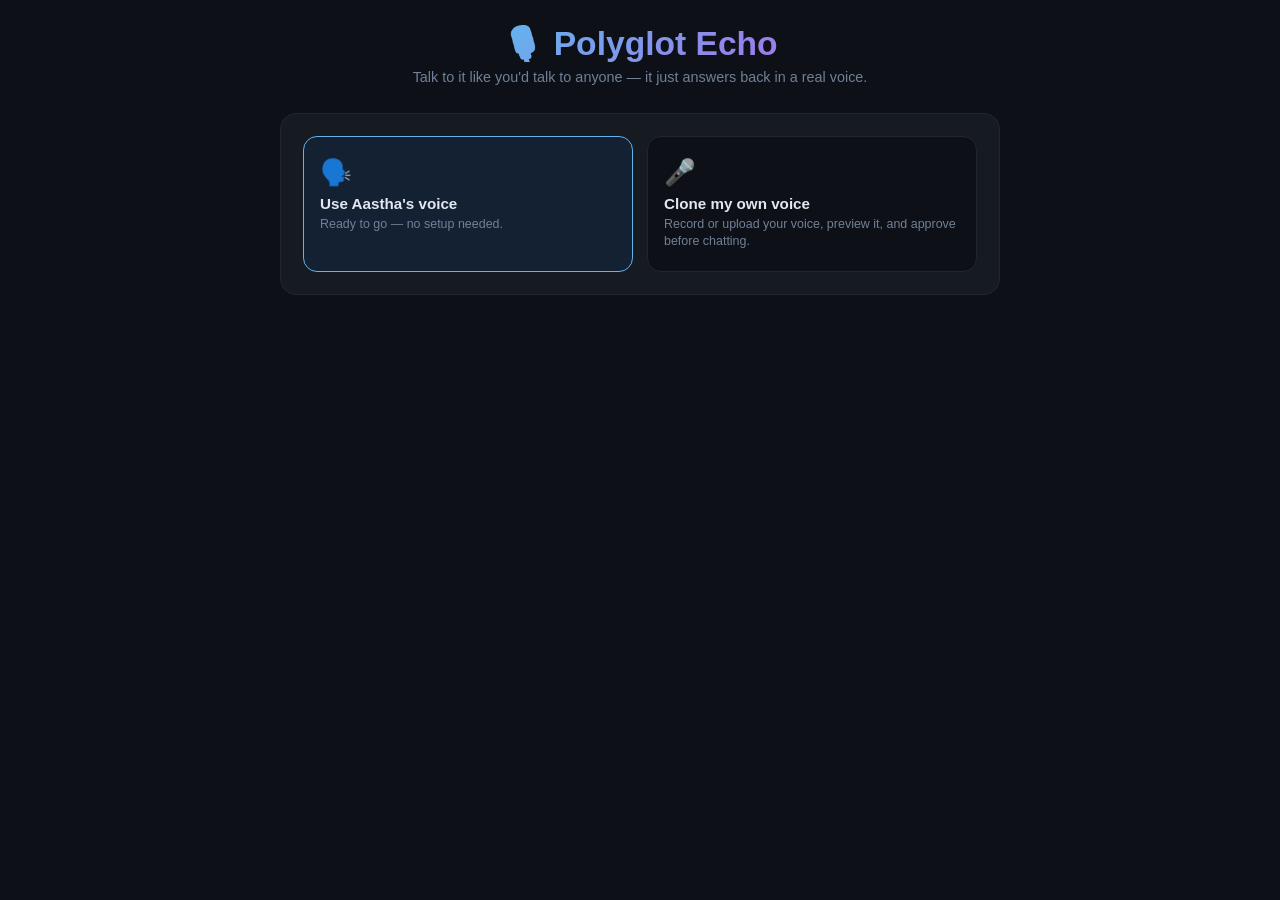
==== commit d877bf1c: "Add guest voice upload option to Auralis frontend" ====
--- a/backend/static/index.html
+++ b/backend/static/index.html
@@ -495,7 +495,7 @@
             <div class="mode-btn" id="btnGuest" onclick="selectMode('guest')">
                 <span class="icon">🎤</span>
                 <div class="title">Clone my own voice</div>
-                <div class="desc">Record ~15 seconds. It'll clone it, then you approve before chatting.</div>
+                <div class="desc">Record or upload your voice, preview it, and approve before chatting.</div>
             </div>
         </div>
     </div>
@@ -504,11 +504,15 @@
     <div class="card hidden" id="enrollCard">
 
         <div class="enroll-step" id="enrollRecordStep">
-            <div class="step-label">Step 1 — Record your voice</div>
+            <div class="step-label">Step 1 — Add your voice</div>
             <div class="record-circle" id="recordCircle" onclick="toggleEnrollRecording()">🎤</div>
             <div class="rec-timer" id="recTimer">0:00</div>
             <div class="rec-hint">Speak naturally for 10–15 seconds — read a sentence, describe your day, anything with
                 a few full sentences works best. Tap to start, tap again to stop.</div>
+            <div class="rec-hint">— or upload an existing recording —</div>
+            <input type="file" id="guestAudioFile" accept="audio/*,.wav,.mp3,.m4a,.webm,.ogg" class="hidden" onchange="handleGuestUpload(this)" />
+            <button class="btn btn-ghost" onclick="el('guestAudioFile').click()">⬆ Upload Audio</button>
+            <div class="rec-hint">Only use a voice you own or have explicit permission to clone.</div>
         </div>
 
         <div class="enroll-step hidden" id="enrollCloningStep">
@@ -523,7 +527,7 @@
             <div class="transcript-preview" id="detectedTextPreview"></div>
             <div class="preview-row">
                 <button class="btn btn-ghost" onclick="playPreviewAgain()">▶ Play again</button>
-                <button class="btn btn-ghost" onclick="resetEnrollment()">↺ Re-record</button>
+                <button class="btn btn-ghost" onclick="resetEnrollment()">↺ Try another recording</button>
                 <button class="btn btn-primary" onclick="approveVoice()">✓ Yes, use this voice</button>
             </div>
         </div>
@@ -633,6 +637,7 @@
             el('recordCircle').classList.remove('recording');
             el('recordCircle').textContent = '🎤';
             el('recTimer').textContent = '0:00';
+            el('guestAudioFile').value = '';
         }
 
         async function toggleEnrollRecording() {
@@ -664,6 +669,16 @@
             }
         }
 
+        async function handleGuestUpload(input) {
+            const file = input.files && input.files[0];
+            if (!file) return;
+            if (!file.type.startsWith('audio/') && !/\.(wav|mp3|m4a|webm|ogg)$/i.test(file.name)) {
+                showEnrollError('Please choose an audio recording.');
+                return;
+            }
+            await runEnrollment(file);
+        }
+
         async function runEnrollment(blob) {
             el('enrollRecordStep').classList.add('hidden');
             el('enrollCloningStep').classList.remove('hidden');
@@ -671,7 +686,7 @@
             try {
                 // Step 1: enroll (uploads sample, auto-transcribes it)
                 const form = new FormData();
-                form.append('audio_file', blob, 'sample.webm');
+                form.append('audio_file', blob, blob instanceof File ? blob.name : 'sample.webm');
                 const enrollResp = await fetch('/api/voice/enroll', {
                     method: 'POST', headers: headers(), body: form
                 });
